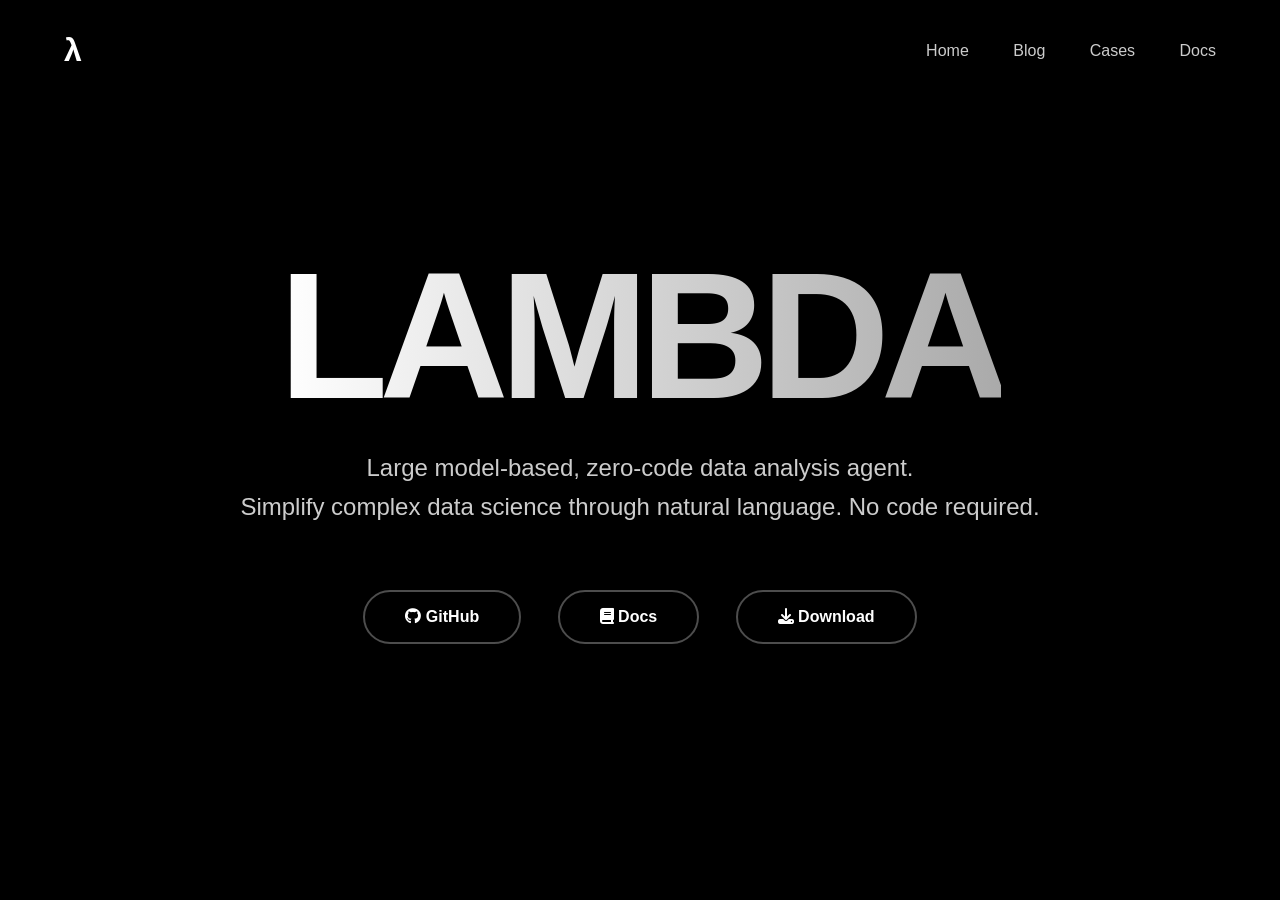
==== index.html @ 40533303 "upload web pages" ====
<!DOCTYPE html>
<html lang="en">
<head>
  <meta charset="UTF-8" />
  <meta name="viewport" content="width=device-width, initial-scale=1.0"/>
  <title>LAMBDA – Zero-Code Data Analysis Agent</title>
  <link rel="stylesheet" href="https://cdnjs.cloudflare.com/ajax/libs/font-awesome/6.5.0/css/all.min.css"/>
  <link rel="icon" href="data:image/svg+xml,<svg xmlns=%22http://www.w3.org/2000/svg%22 viewBox=%220 0 100 100%22><rect width=%22100%22 height=%22100%22 fill=%22%23000000%22 rx=%2250%22/><text x=%2250%22 y=%2270%22 font-size=%2280%22 text-anchor=%22middle%22 fill=%22%23ffffff%22 font-weight=%22bold%22 font-family=%22-apple-system,BlinkMacSystemFont,Segoe UI,Roboto%22>Λ</text></svg>">
  <link rel="apple-touch-icon" href="data:image/svg+xml,<svg xmlns=%22http://www.w3.org/2000/svg%22 viewBox=%220 0 100 100%22><rect width=%22100%22 height=%22100%22 fill=%22%23000000%22 rx=%2250%22/><text x=%2250%22 y=%2270%22 font-size=%2280%22 text-anchor=%22middle%22 fill=%22%23ffffff%22 font-weight=%22bold%22 font-family=%22-apple-system,BlinkMacSystemFont,Segoe UI,Roboto%22>Λ</text></svg>">
  <style>
    :root {
      --bg: #000000;
      --text: #ffffff;
      --accent: #aaaaaa;
    }
    * { margin:0; padding:0; box-sizing:border-box; }
    body {
      font-family: -apple-system, BlinkMacSystemFont, 'Segoe UI', Roboto, Oxygen, Ubuntu, Cantarell, sans-serif;
      background: var(--bg);
      color: var(--text);
      overflow-x: hidden;
    }

    #bg-gif {
      position: fixed;
      top: 0; left: 0;
      width: 100%;
      height: 100%;
      z-index: -1;
      background: url('sources/images/LAMBDA_mix_250710_large.gif') center center / cover no-repeat;
      opacity: 0.4;
      pointer-events: none;
    }

    #bg-gif::after {
      content: '';
      position: absolute;
      inset: 0;
      background: inherit;
      filter: blur(20px);
      transform: scale(1.1);
    }

    header {
      position: fixed;
      top: 0; left: 0; right: 0;
      padding: 2rem 5%;
      display: flex;
      justify-content: space-between;
      align-items: center;
      z-index: 100;
    }
    .logo {
      font-size: 2rem;
      font-weight: 800;
      letter-spacing: -2px;
    }
    nav a {
      color: var(--text);
      text-decoration: none;
      margin-left: 2.5rem;
      font-weight: 500;
      opacity: 0.8;
      transition: opacity .3s;
    }
    nav a:hover { opacity: 1; }

    .hero {
      height: 100vh;
      display: flex;
      flex-direction: column;
      justify-content: center;
      align-items: center;
      text-align: center;
      padding: 0 10%;
      position: relative;
    }
    .hero h1 {
      font-size: 14vw;
      font-weight: 900;
      letter-spacing: -0.05em;
      line-height: 0.9;
      margin-bottom: 2rem;
      background: linear-gradient(90deg, #fff, #aaa);
      -webkit-background-clip: text;
      background-clip: text;
      -webkit-text-fill-color: transparent;
    }
    .hero p {
      max-width: 800px;
      font-size: 1.5rem;
      line-height: 1.6;
      opacity: 0.8;
      margin-bottom: 4rem;
    }

    .buttons a {
      display: inline-block;
      margin: 0 1rem;
      padding: 1rem 2.5rem;
      background: transparent;
      border: 2px solid rgba(255,255,255,0.3);
      color: white;
      text-decoration: none;
      border-radius: 50px;
      font-weight: 600;
      transition: all .4s;
    }
    .buttons a:hover {
      background: rgba(255,255,255,0.1);
      border-color: white;
    }

    /* Floating circular images */
    .floating-img {
      position: absolute;
      border-radius: 50%;
      overflow: hidden;
      box-shadow: 0 0 80px rgba(255,255,255,0.15);
      animation: float 20s infinite linear;
    }
    .floating-img img { width: 100%; height: 100%; object-fit: cover; }
    #img1 { width: 220px; height: 220px; top: 15%; left: 12%; }
    #img2 { width: 180px; height: 180px; top: 20%; right: 15%; }
    #img3 { width: 200px; height: 200px; bottom: 15%; left: 18%; animation-delay: -10s; }

    @keyframes float {
      0% { transform: translate(0, 0) rotate(0deg); }
      100% { transform: translate(30px, -30px) rotate(360deg); }
    }

    @media (max-width: 768px) {
      .hero h1 { font-size: 20vw; }
      nav a { margin-left: 1.2rem; font-size: 0.9rem; }
      .floating-img { display: none; }
    }
  </style>
</head>
<body>

  <div id="bg-gif"></div>

  <header>
    <div class="logo">λ</div>
    <nav>
      <a href="">Home</a>
      <a href="blog.html">Blog</a>
      <a href="cases.html">Cases</a>
      <a href="https://ama-cmfai.github.io/LAMBDA-Docs/#/">Docs</a>
    </nav>
  </header>

  <section class="hero">
<!--    <div class="floating-img" id="img1">-->
<!--      <img src="https://images.unsplash.com/photo-1518770660439-24edd4c5655c?w=800" alt="Data visualization">-->
<!--    </div>-->
<!--    <div class="floating-img" id="img2">-->
<!--      <img src="https://images.unsplash.com/photo-1534664853959-37c347e77588?w=800" alt="AI agent">-->
<!--    </div>-->
<!--    <div class="floating-img" id="img3">-->
<!--      <img src="https://images.unsplash.com/photo-1558655146-9f40138ed1cb?w=800" alt="Analytics">-->
<!--    </div>-->

    <h1>LAMBDA</h1>
    <p>Large model-based, zero-code data analysis agent.<br>
    Simplify complex data science through natural language. No code required.</p>

    <div class="buttons">
      <a href="https://github.com/AMA-CMFAI/LAMBDA" target="_blank">
        <i class="fab fa-github"></i> GitHub
      </a>
      <a href="https://ama-cmfai.github.io/LAMBDA-Docs/#/" target="_blank">
        <i class="fas fa-book"></i> Docs
      </a>
      <a href="https://github.com/AMA-CMFAI/LAMBDA/archive/refs/heads/main.zip" target="_blank" download>
        <i class="fas fa-download"></i> Download
      </a>
    </div>
  </section>

  <!-- You can add placeholder sections later -->
  <!-- <section id="blog">... Your technical blog posts here ...</section> -->
  <!-- <section id="cases">... Case studies / real-world examples ...</section> -->

</body>
</html>
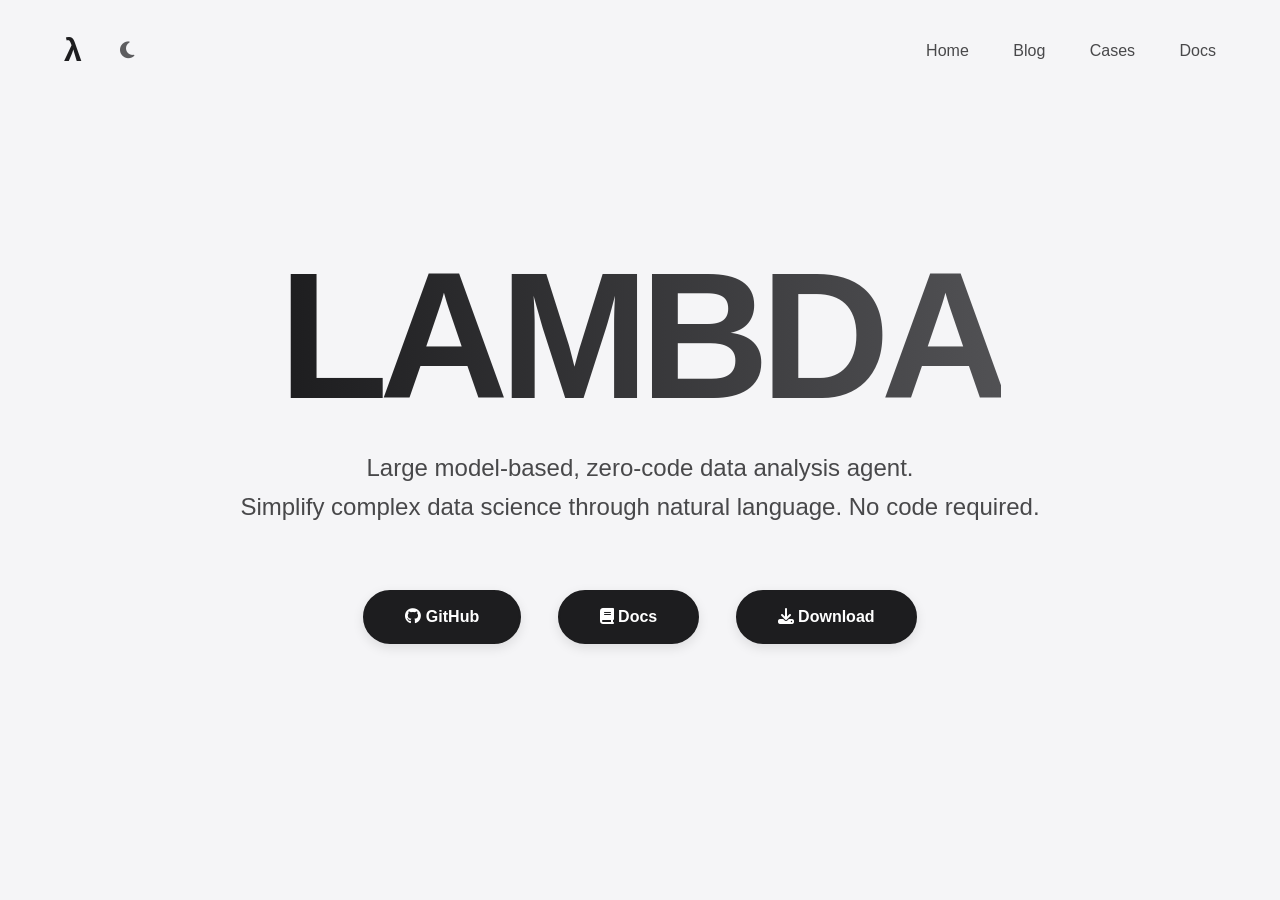
==== commit db96f771: "update white theme and adjust the width of blog and post" ====
--- a/index.html
+++ b/index.html
@@ -1,186 +1,363 @@
 <!DOCTYPE html>
 <html lang="en">
 <head>
-  <meta charset="UTF-8" />
-  <meta name="viewport" content="width=device-width, initial-scale=1.0"/>
-  <title>LAMBDA – Zero-Code Data Analysis Agent</title>
-  <link rel="stylesheet" href="https://cdnjs.cloudflare.com/ajax/libs/font-awesome/6.5.0/css/all.min.css"/>
-  <link rel="icon" href="data:image/svg+xml,<svg xmlns=%22http://www.w3.org/2000/svg%22 viewBox=%220 0 100 100%22><rect width=%22100%22 height=%22100%22 fill=%22%23000000%22 rx=%2250%22/><text x=%2250%22 y=%2270%22 font-size=%2280%22 text-anchor=%22middle%22 fill=%22%23ffffff%22 font-weight=%22bold%22 font-family=%22-apple-system,BlinkMacSystemFont,Segoe UI,Roboto%22>Λ</text></svg>">
-  <link rel="apple-touch-icon" href="data:image/svg+xml,<svg xmlns=%22http://www.w3.org/2000/svg%22 viewBox=%220 0 100 100%22><rect width=%22100%22 height=%22100%22 fill=%22%23000000%22 rx=%2250%22/><text x=%2250%22 y=%2270%22 font-size=%2280%22 text-anchor=%22middle%22 fill=%22%23ffffff%22 font-weight=%22bold%22 font-family=%22-apple-system,BlinkMacSystemFont,Segoe UI,Roboto%22>Λ</text></svg>">
-  <style>
-    :root {
-      --bg: #000000;
-      --text: #ffffff;
-      --accent: #aaaaaa;
-    }
-    * { margin:0; padding:0; box-sizing:border-box; }
-    body {
-      font-family: -apple-system, BlinkMacSystemFont, 'Segoe UI', Roboto, Oxygen, Ubuntu, Cantarell, sans-serif;
-      background: var(--bg);
-      color: var(--text);
-      overflow-x: hidden;
-    }
-
-    #bg-gif {
-      position: fixed;
-      top: 0; left: 0;
-      width: 100%;
-      height: 100%;
-      z-index: -1;
-      background: url('sources/images/LAMBDA_mix_250710_large.gif') center center / cover no-repeat;
-      opacity: 0.4;
-      pointer-events: none;
-    }
-
-    #bg-gif::after {
-      content: '';
-      position: absolute;
-      inset: 0;
-      background: inherit;
-      filter: blur(20px);
-      transform: scale(1.1);
-    }
-
-    header {
-      position: fixed;
-      top: 0; left: 0; right: 0;
-      padding: 2rem 5%;
-      display: flex;
-      justify-content: space-between;
-      align-items: center;
-      z-index: 100;
-    }
-    .logo {
-      font-size: 2rem;
-      font-weight: 800;
-      letter-spacing: -2px;
-    }
-    nav a {
-      color: var(--text);
-      text-decoration: none;
-      margin-left: 2.5rem;
-      font-weight: 500;
-      opacity: 0.8;
-      transition: opacity .3s;
-    }
-    nav a:hover { opacity: 1; }
-
-    .hero {
-      height: 100vh;
-      display: flex;
-      flex-direction: column;
-      justify-content: center;
-      align-items: center;
-      text-align: center;
-      padding: 0 10%;
-      position: relative;
-    }
-    .hero h1 {
-      font-size: 14vw;
-      font-weight: 900;
-      letter-spacing: -0.05em;
-      line-height: 0.9;
-      margin-bottom: 2rem;
-      background: linear-gradient(90deg, #fff, #aaa);
-      -webkit-background-clip: text;
-      background-clip: text;
-      -webkit-text-fill-color: transparent;
-    }
-    .hero p {
-      max-width: 800px;
-      font-size: 1.5rem;
-      line-height: 1.6;
-      opacity: 0.8;
-      margin-bottom: 4rem;
-    }
-
-    .buttons a {
-      display: inline-block;
-      margin: 0 1rem;
-      padding: 1rem 2.5rem;
-      background: transparent;
-      border: 2px solid rgba(255,255,255,0.3);
-      color: white;
-      text-decoration: none;
-      border-radius: 50px;
-      font-weight: 600;
-      transition: all .4s;
-    }
-    .buttons a:hover {
-      background: rgba(255,255,255,0.1);
-      border-color: white;
-    }
-
-    /* Floating circular images */
-    .floating-img {
-      position: absolute;
-      border-radius: 50%;
-      overflow: hidden;
-      box-shadow: 0 0 80px rgba(255,255,255,0.15);
-      animation: float 20s infinite linear;
-    }
-    .floating-img img { width: 100%; height: 100%; object-fit: cover; }
-    #img1 { width: 220px; height: 220px; top: 15%; left: 12%; }
-    #img2 { width: 180px; height: 180px; top: 20%; right: 15%; }
-    #img3 { width: 200px; height: 200px; bottom: 15%; left: 18%; animation-delay: -10s; }
-
-    @keyframes float {
-      0% { transform: translate(0, 0) rotate(0deg); }
-      100% { transform: translate(30px, -30px) rotate(360deg); }
-    }
-
-    @media (max-width: 768px) {
-      .hero h1 { font-size: 20vw; }
-      nav a { margin-left: 1.2rem; font-size: 0.9rem; }
-      .floating-img { display: none; }
-    }
-  </style>
+    <meta charset="UTF-8"/>
+    <meta name="viewport" content="width=device-width, initial-scale=1.0"/>
+    <title>LAMBDA – Zero-Code Data Analysis Agent</title>
+    <link rel="stylesheet" href="https://cdnjs.cloudflare.com/ajax/libs/font-awesome/6.5.0/css/all.min.css"/>
+    <link rel="icon"
+          href="data:image/svg+xml,<svg xmlns=%22http://www.w3.org/2000/svg%22 viewBox=%220 0 100 100%22><rect width=%22100%22 height=%22100%22 fill=%22%23000000%22 rx=%2250%22/><text x=%2250%22 y=%2270%22 font-size=%2280%22 text-anchor=%22middle%22 fill=%22%23ffffff%22 font-weight=%22bold%22 font-family=%22-apple-system,BlinkMacSystemFont,Segoe UI,Roboto%22>Λ</text></svg>">
+    <link rel="apple-touch-icon"
+          href="data:image/svg+xml,<svg xmlns=%22http://www.w3.org/2000/svg%22 viewBox=%220 0 100 100%22><rect width=%22100%22 height=%22100%22 fill=%22%23000000%22 rx=%2250%22/><text x=%2250%22 y=%2270%22 font-size=%2280%22 text-anchor=%22middle%22 fill=%22%23ffffff%22 font-weight=%22bold%22 font-family=%22-apple-system,BlinkMacSystemFont,Segoe UI,Roboto%22>Λ</text></svg>">
+    <style>
+        :root {
+            /* Dark theme (default) */
+            --bg: #000000;
+            --text: #ffffff;
+            --text-secondary: #888888;
+            --accent: #666666;
+            --surface: rgba(30,30,30,0.6);
+            --border: rgba(255,255,255,0.1);
+            --header-bg: rgba(0,0,0,0.65);
+            --shadow: rgba(255,255,255,0.1);
+            --button-bg: #ffffff;
+            --button-text: #000000;
+            --button-hover-bg: transparent;
+            --button-hover-text: #ffffff;
+            --button-hover-border: #ffffff;
+        }
+
+        [data-theme="light"] {
+            /* Light theme */
+            --bg: #f5f5f7;
+            --text: #1d1d1f;
+            --text-secondary: #6e6e73;
+            --accent: #86868b;
+            --surface: rgba(255,255,255,0.8);
+            --border: rgba(0,0,0,0.1);
+            --header-bg: rgba(255,255,255,0.8);
+            --shadow: rgba(0,0,0,0.1);
+            --button-bg: #1d1d1f;
+            --button-text: #ffffff;
+            --button-hover-bg: transparent;
+            --button-hover-text: #1d1d1f;
+            --button-hover-border: #1d1d1f;
+        }
+
+        * {
+            margin: 0;
+            padding: 0;
+            box-sizing: border-box;
+        }
+
+        body {
+            font-family: -apple-system, BlinkMacSystemFont, 'Segoe UI', Roboto, Oxygen, Ubuntu, Cantarell, sans-serif;
+            background: var(--bg);
+            color: var(--text);
+            overflow-x: hidden;
+        }
+
+        #bg-gif {
+            position: fixed;
+            top: 0;
+            left: 0;
+            width: 100%;
+            height: 100%;
+            z-index: -1;
+            background: url('sources/images/LAMBDA_mix_250710_large.gif') center center / cover no-repeat;
+            opacity: 0.4;
+            pointer-events: none;
+        }
+
+        #bg-gif::after {
+            content: '';
+            position: absolute;
+            inset: 0;
+            background: inherit;
+            filter: blur(20px);
+            transform: scale(1.1);
+        }
+
+        header {
+            position: fixed;
+            top: 0;
+            left: 0;
+            right: 0;
+            padding: 2rem 5%;
+            display: flex;
+            justify-content: space-between;
+            align-items: center;
+            z-index: 100;
+            background: transparent;
+        }
+
+        .header-left {
+            display: flex;
+            align-items: center;
+            gap: 2rem;
+        }
+
+        .logo {
+            font-size: 2rem;
+            font-weight: 800;
+            letter-spacing: -2px;
+        }
+
+        .theme-toggle {
+            background: none;
+            border: none;
+            cursor: pointer;
+            color: var(--text);
+            font-size: 1.2rem;
+            padding: 0.5rem;
+            border-radius: 50%;
+            display: flex;
+            align-items: center;
+            justify-content: center;
+            transition: all 0.3s ease;
+            opacity: 0.7;
+        }
+
+        .theme-toggle:hover {
+            opacity: 1;
+            background: var(--surface);
+        }
+
+        .theme-toggle .moon-icon {
+            display: none;
+        }
+
+        [data-theme="light"] .theme-toggle .sun-icon {
+            display: none;
+        }
+
+        [data-theme="light"] .theme-toggle .moon-icon {
+            display: block;
+        }
+
+        nav a {
+            color: var(--text);
+            text-decoration: none;
+            margin-left: 2.5rem;
+            font-weight: 500;
+            opacity: 0.8;
+            transition: opacity .3s;
+        }
+
+        nav a:hover {
+            opacity: 1;
+        }
+
+        .hero {
+            height: 100vh;
+            display: flex;
+            flex-direction: column;
+            justify-content: center;
+            align-items: center;
+            text-align: center;
+            padding: 0 10%;
+            position: relative;
+        }
+
+        .hero h1 {
+            font-size: 14vw;
+            font-weight: 900;
+            letter-spacing: -0.05em;
+            line-height: 0.9;
+            margin-bottom: 2rem;
+            background: linear-gradient(90deg, #fff, #aaa);
+            -webkit-background-clip: text;
+            background-clip: text;
+            -webkit-text-fill-color: transparent;
+        }
+
+        [data-theme="light"] .hero h1 {
+            background: linear-gradient(90deg, #1d1d1f, #515154);
+            -webkit-background-clip: text;
+            background-clip: text;
+        }
+
+        .hero p {
+            max-width: 800px;
+            font-size: 1.5rem;
+            line-height: 1.6;
+            opacity: 0.8;
+            margin-bottom: 4rem;
+            color: var(--text);
+        }
+
+        .buttons a {
+            display: inline-block;
+            margin: 0 1rem;
+            padding: 1rem 2.5rem;
+            background: var(--button-bg);
+            border: 2px solid var(--button-bg);
+            color: var(--button-text);
+            text-decoration: none;
+            border-radius: 50px;
+            font-weight: 600;
+            transition: all .4s ease;
+            box-shadow: 0 4px 12px var(--shadow);
+        }
+
+        .buttons a:hover {
+            background: var(--button-hover-bg);
+            border-color: var(--button-hover-border);
+            color: var(--button-hover-text);
+            box-shadow: 0 8px 24px var(--shadow);
+            transform: translateY(-2px);
+        }
+
+        /* 如果你想让某个按钮更突出（如 Download），可以加 class="primary" */
+        .buttons a.primary {
+            background: var(--button-bg);
+            border-color: var(--button-bg);
+            color: var(--button-text);
+            font-weight: 700;
+        }
+
+        .buttons a.primary:hover {
+            background: var(--button-hover-bg);
+            border-color: var(--button-hover-border);
+            color: var(--button-hover-text);
+        }
+
+        /* Floating circular images */
+        .floating-img {
+            position: absolute;
+            border-radius: 50%;
+            overflow: hidden;
+            box-shadow: 0 0 80px rgba(255, 255, 255, 0.15);
+            animation: float 20s infinite linear;
+        }
+
+        .floating-img img {
+            width: 100%;
+            height: 100%;
+            object-fit: cover;
+        }
+
+        #img1 {
+            width: 220px;
+            height: 220px;
+            top: 15%;
+            left: 12%;
+        }
+
+        #img2 {
+            width: 180px;
+            height: 180px;
+            top: 20%;
+            right: 15%;
+        }
+
+        #img3 {
+            width: 200px;
+            height: 200px;
+            bottom: 15%;
+            left: 18%;
+            animation-delay: -10s;
+        }
+
+        @keyframes float {
+            0% {
+                transform: translate(0, 0) rotate(0deg);
+            }
+            100% {
+                transform: translate(30px, -30px) rotate(360deg);
+            }
+        }
+
+        @media (max-width: 768px) {
+            .hero h1 {
+                font-size: 20vw;
+            }
+
+            nav a {
+                margin-left: 1.2rem;
+                font-size: 0.9rem;
+            }
+
+            .floating-img {
+                display: none;
+            }
+        }
+    </style>
 </head>
 <body>
 
-  <div id="bg-gif"></div>
-
-  <header>
-    <div class="logo">λ</div>
+<div id="bg-gif"></div>
+
+<header>
+    <div class="header-left">
+        <div class="logo">λ</div>
+        <button class="theme-toggle" id="themeToggle" aria-label="Toggle theme">
+            <i class="fas fa-sun sun-icon"></i>
+            <i class="fas fa-moon moon-icon"></i>
+        </button>
+    </div>
     <nav>
-      <a href="">Home</a>
-      <a href="blog.html">Blog</a>
-      <a href="cases.html">Cases</a>
-      <a href="https://ama-cmfai.github.io/LAMBDA-Docs/#/">Docs</a>
+        <a href="">Home</a>
+        <a href="blog.html">Blog</a>
+        <a href="cases.html">Cases</a>
+        <a href="https://ama-cmfai.github.io/LAMBDA-Docs/#/">Docs</a>
     </nav>
-  </header>
-
-  <section class="hero">
-<!--    <div class="floating-img" id="img1">-->
-<!--      <img src="https://images.unsplash.com/photo-1518770660439-24edd4c5655c?w=800" alt="Data visualization">-->
-<!--    </div>-->
-<!--    <div class="floating-img" id="img2">-->
-<!--      <img src="https://images.unsplash.com/photo-1534664853959-37c347e77588?w=800" alt="AI agent">-->
-<!--    </div>-->
-<!--    <div class="floating-img" id="img3">-->
-<!--      <img src="https://images.unsplash.com/photo-1558655146-9f40138ed1cb?w=800" alt="Analytics">-->
-<!--    </div>-->
+</header>
+
+<section class="hero">
+    <!--    <div class="floating-img" id="img1">-->
+    <!--      <img src="https://images.unsplash.com/photo-1518770660439-24edd4c5655c?w=800" alt="Data visualization">-->
+    <!--    </div>-->
+    <!--    <div class="floating-img" id="img2">-->
+    <!--      <img src="https://images.unsplash.com/photo-1534664853959-37c347e77588?w=800" alt="AI agent">-->
+    <!--    </div>-->
+    <!--    <div class="floating-img" id="img3">-->
+    <!--      <img src="https://images.unsplash.com/photo-1558655146-9f40138ed1cb?w=800" alt="Analytics">-->
+    <!--    </div>-->
 
     <h1>LAMBDA</h1>
     <p>Large model-based, zero-code data analysis agent.<br>
-    Simplify complex data science through natural language. No code required.</p>
+        Simplify complex data science through natural language. No code required.</p>
 
     <div class="buttons">
-      <a href="https://github.com/AMA-CMFAI/LAMBDA" target="_blank">
-        <i class="fab fa-github"></i> GitHub
-      </a>
-      <a href="https://ama-cmfai.github.io/LAMBDA-Docs/#/" target="_blank">
-        <i class="fas fa-book"></i> Docs
-      </a>
-      <a href="https://github.com/AMA-CMFAI/LAMBDA/archive/refs/heads/main.zip" target="_blank" download>
-        <i class="fas fa-download"></i> Download
-      </a>
+        <a href="https://github.com/AMA-CMFAI/LAMBDA" target="_blank">
+            <i class="fab fa-github"></i> GitHub
+        </a>
+        <a href="https://ama-cmfai.github.io/LAMBDA-Docs/#/" target="_blank">
+            <i class="fas fa-book"></i> Docs
+        </a>
+        <a href="https://github.com/AMA-CMFAI/LAMBDA/archive/refs/heads/main.zip" target="_blank" download>
+            <i class="fas fa-download"></i> Download
+        </a>
     </div>
-  </section>
-
-  <!-- You can add placeholder sections later -->
-  <!-- <section id="blog">... Your technical blog posts here ...</section> -->
-  <!-- <section id="cases">... Case studies / real-world examples ...</section> -->
+</section>
+
+<!-- You can add placeholder sections later -->
+<!-- <section id="blog">... Your technical blog posts here ...</section> -->
+<!-- <section id="cases">... Case studies / real-world examples ...</section> -->
+
+<script>
+    (function() {
+        const themeToggle = document.getElementById('themeToggle');
+        const savedTheme = localStorage.getItem('theme');
+        const prefersDark = window.matchMedia('(prefers-color-scheme: dark)').matches;
+
+        // Apply saved theme or system preference
+        if (savedTheme) {
+            document.documentElement.setAttribute('data-theme', savedTheme);
+        } else if (!prefersDark) {
+            document.documentElement.setAttribute('data-theme', 'light');
+        }
+
+        themeToggle.addEventListener('click', function() {
+            const currentTheme = document.documentElement.getAttribute('data-theme');
+            const newTheme = currentTheme === 'light' ? 'dark' : 'light';
+
+            document.documentElement.setAttribute('data-theme', newTheme);
+            localStorage.setItem('theme', newTheme);
+        });
+    })();
+</script>
 
 </body>
 </html>
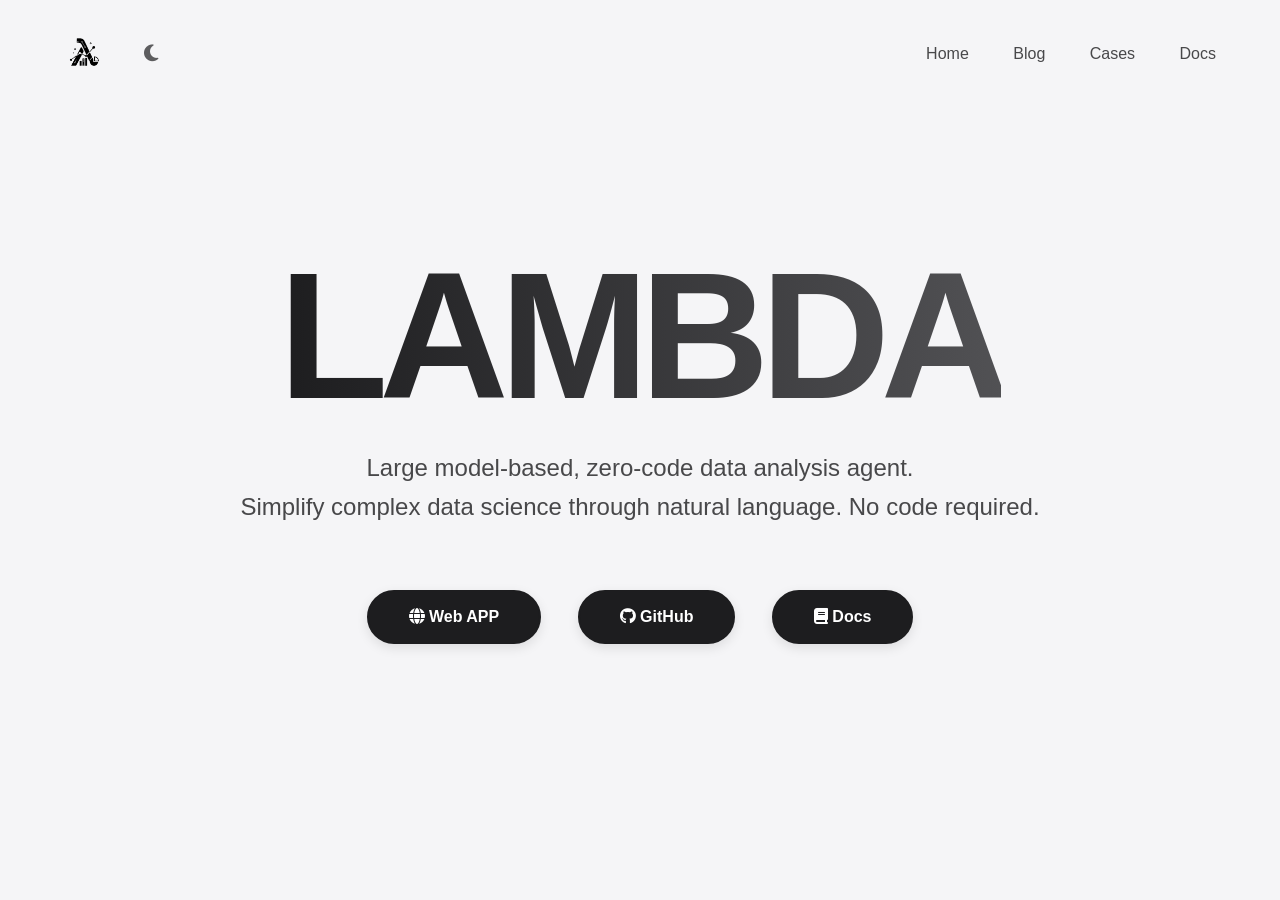
==== commit f621c85c: "Update index.html to use new logo and add Web APP button; add logo.png" ====
--- a/index.html
+++ b/index.html
@@ -3,12 +3,18 @@
 <head>
     <meta charset="UTF-8"/>
     <meta name="viewport" content="width=device-width, initial-scale=1.0"/>
-    <title>LAMBDA – Zero-Code Data Analysis Agent</title>
+    <!--
+      Use the new logo provided by the user for the favicon and Apple touch icon.  The
+      `logo.png` file resides in the `assets` directory relative to this HTML
+      document.  Browsers will automatically down‑scale the image for use as
+      the small tab icon.
+    -->
+    <title>LAMBDA – Zero‑Code Data Analysis Agent</title>
+    <!-- Replace the inline SVG favicon with the user‑supplied logo -->
+    <!-- Use root logo.png instead of assets folder for GitHub upload convenience -->
+    <link rel="icon" type="image/png" href="logo.png">
+    <link rel="apple-touch-icon" type="image/png" href="logo.png">
     <link rel="stylesheet" href="https://cdnjs.cloudflare.com/ajax/libs/font-awesome/6.5.0/css/all.min.css"/>
-    <link rel="icon"
-          href="data:image/svg+xml,<svg xmlns=%22http://www.w3.org/2000/svg%22 viewBox=%220 0 100 100%22><rect width=%22100%22 height=%22100%22 fill=%22%23000000%22 rx=%2250%22/><text x=%2250%22 y=%2270%22 font-size=%2280%22 text-anchor=%22middle%22 fill=%22%23ffffff%22 font-weight=%22bold%22 font-family=%22-apple-system,BlinkMacSystemFont,Segoe UI,Roboto%22>Λ</text></svg>">
-    <link rel="apple-touch-icon"
-          href="data:image/svg+xml,<svg xmlns=%22http://www.w3.org/2000/svg%22 viewBox=%220 0 100 100%22><rect width=%22100%22 height=%22100%22 fill=%22%23000000%22 rx=%2250%22/><text x=%2250%22 y=%2270%22 font-size=%2280%22 text-anchor=%22middle%22 fill=%22%23ffffff%22 font-weight=%22bold%22 font-family=%22-apple-system,BlinkMacSystemFont,Segoe UI,Roboto%22>Λ</text></svg>">
     <style>
         :root {
             /* Dark theme (default) */
@@ -97,10 +103,11 @@
             gap: 2rem;
         }
 
-        .logo {
-            font-size: 2rem;
-            font-weight: 800;
-            letter-spacing: -2px;
+        /* The logo is now an image.  Set a consistent height and allow the width to adjust
+           automatically to preserve aspect ratio. */
+        .logo img {
+            height: 2.5rem;
+            width: auto;
         }
 
         .theme-toggle {
@@ -208,7 +215,7 @@
             transform: translateY(-2px);
         }
 
-        /* 如果你想让某个按钮更突出（如 Download），可以加 class="primary" */
+        /* If you want one button to stand out (like Download) you can use the primary class */
         .buttons a.primary {
             background: var(--button-bg);
             border-color: var(--button-bg);
@@ -290,7 +297,9 @@
 
 <header>
     <div class="header-left">
-        <div class="logo">λ</div>
+        <!-- Use the new logo image instead of a lambda character -->
+        <!-- Update path for the embedded logo image; file will live in the repo root as logo.png -->
+        <div class="logo"><img src="logo.png" alt="LAMBDA logo"></div>
         <button class="theme-toggle" id="themeToggle" aria-label="Toggle theme">
             <i class="fas fa-sun sun-icon"></i>
             <i class="fas fa-moon moon-icon"></i>
@@ -305,36 +314,30 @@
 </header>
 
 <section class="hero">
-    <!--    <div class="floating-img" id="img1">-->
-    <!--      <img src="https://images.unsplash.com/photo-1518770660439-24edd4c5655c?w=800" alt="Data visualization">-->
-    <!--    </div>-->
-    <!--    <div class="floating-img" id="img2">-->
-    <!--      <img src="https://images.unsplash.com/photo-1534664853959-37c347e77588?w=800" alt="AI agent">-->
-    <!--    </div>-->
-    <!--    <div class="floating-img" id="img3">-->
-    <!--      <img src="https://images.unsplash.com/photo-1558655146-9f40138ed1cb?w=800" alt="Analytics">-->
-    <!--    </div>-->
-
+    <!--  Removed floating images for brevity.  Uncomment and adjust as needed. -->
     <h1>LAMBDA</h1>
-    <p>Large model-based, zero-code data analysis agent.<br>
+    <p>Large model‑based, zero‑code data analysis agent.<br>
         Simplify complex data science through natural language. No code required.</p>
 
     <div class="buttons">
+        <!-- Add a "Web&nbsp;APP" button as the first button.  Use the globe icon to represent a web application. -->
+        <!-- Update the Web APP link to point at the official lambda.com.ai site -->
+        <a href="https://lambda.com.ai/" target="_blank">
+            <i class="fas fa-globe"></i> Web APP
+        </a>
         <a href="https://github.com/AMA-CMFAI/LAMBDA" target="_blank">
             <i class="fab fa-github"></i> GitHub
         </a>
         <a href="https://ama-cmfai.github.io/LAMBDA-Docs/#/" target="_blank">
             <i class="fas fa-book"></i> Docs
         </a>
-        <a href="https://github.com/AMA-CMFAI/LAMBDA/archive/refs/heads/main.zip" target="_blank" download>
-            <i class="fas fa-download"></i> Download
-        </a>
+        <!-- Removed the Download button as requested -->
     </div>
 </section>
 
 <!-- You can add placeholder sections later -->
 <!-- <section id="blog">... Your technical blog posts here ...</section> -->
-<!-- <section id="cases">... Case studies / real-world examples ...</section> -->
+<!-- <section id="cases">... Case studies / real‑world examples ...</section> -->
 
 <script>
     (function() {
@@ -352,7 +355,6 @@
         themeToggle.addEventListener('click', function() {
             const currentTheme = document.documentElement.getAttribute('data-theme');
             const newTheme = currentTheme === 'light' ? 'dark' : 'light';
-
             document.documentElement.setAttribute('data-theme', newTheme);
             localStorage.setItem('theme', newTheme);
         });
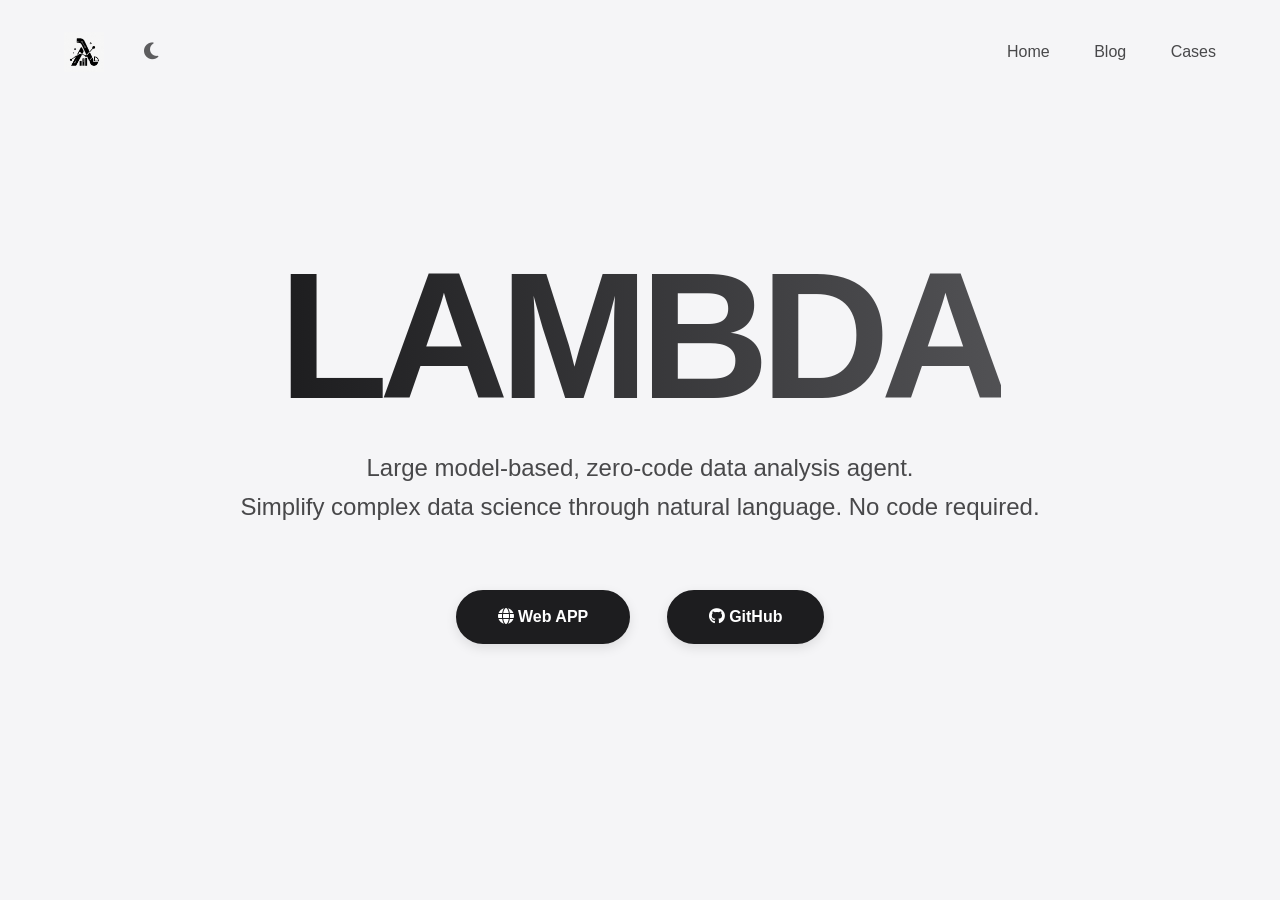
==== commit 784d321f: "update pages" ====
--- a/index.html
+++ b/index.html
@@ -3,17 +3,9 @@
 <head>
     <meta charset="UTF-8"/>
     <meta name="viewport" content="width=device-width, initial-scale=1.0"/>
-    <!--
-      Use the new logo provided by the user for the favicon and Apple touch icon.  The
-      `logo.png` file resides in the `assets` directory relative to this HTML
-      document.  Browsers will automatically down‑scale the image for use as
-      the small tab icon.
-    -->
     <title>LAMBDA – Zero‑Code Data Analysis Agent</title>
-    <!-- Replace the inline SVG favicon with the user‑supplied logo -->
-    <!-- Use root logo.png instead of assets folder for GitHub upload convenience -->
-    <link rel="icon" type="image/png" href="logo.png">
-    <link rel="apple-touch-icon" type="image/png" href="logo.png">
+    <link rel="icon" type="image/png" href="sources/images/logo.png">
+    <link rel="apple-touch-icon" type="image/png" href="sources/images/logo.png">
     <link rel="stylesheet" href="https://cdnjs.cloudflare.com/ajax/libs/font-awesome/6.5.0/css/all.min.css"/>
     <style>
         :root {
@@ -103,11 +95,10 @@
             gap: 2rem;
         }
 
-        /* The logo is now an image.  Set a consistent height and allow the width to adjust
-           automatically to preserve aspect ratio. */
         .logo img {
             height: 2.5rem;
             width: auto;
+            display: block;
         }
 
         .theme-toggle {
@@ -297,9 +288,7 @@
 
 <header>
     <div class="header-left">
-        <!-- Use the new logo image instead of a lambda character -->
-        <!-- Update path for the embedded logo image; file will live in the repo root as logo.png -->
-        <div class="logo"><img src="logo.png" alt="LAMBDA logo"></div>
+        <div class="logo"><img src="sources/images/logo.png" alt="LAMBDA logo"></div>
         <button class="theme-toggle" id="themeToggle" aria-label="Toggle theme">
             <i class="fas fa-sun sun-icon"></i>
             <i class="fas fa-moon moon-icon"></i>
@@ -308,8 +297,7 @@
     <nav>
         <a href="">Home</a>
         <a href="blog.html">Blog</a>
-        <a href="cases.html">Cases</a>
-        <a href="https://ama-cmfai.github.io/LAMBDA-Docs/#/">Docs</a>
+        <a href="https://lambda.com.ai/cases">Cases</a>
     </nav>
 </header>
 
@@ -328,9 +316,6 @@
         <a href="https://github.com/AMA-CMFAI/LAMBDA" target="_blank">
             <i class="fab fa-github"></i> GitHub
         </a>
-        <a href="https://ama-cmfai.github.io/LAMBDA-Docs/#/" target="_blank">
-            <i class="fas fa-book"></i> Docs
-        </a>
         <!-- Removed the Download button as requested -->
     </div>
 </section>
@@ -362,4 +347,4 @@
 </script>
 
 </body>
-</html>+</html>
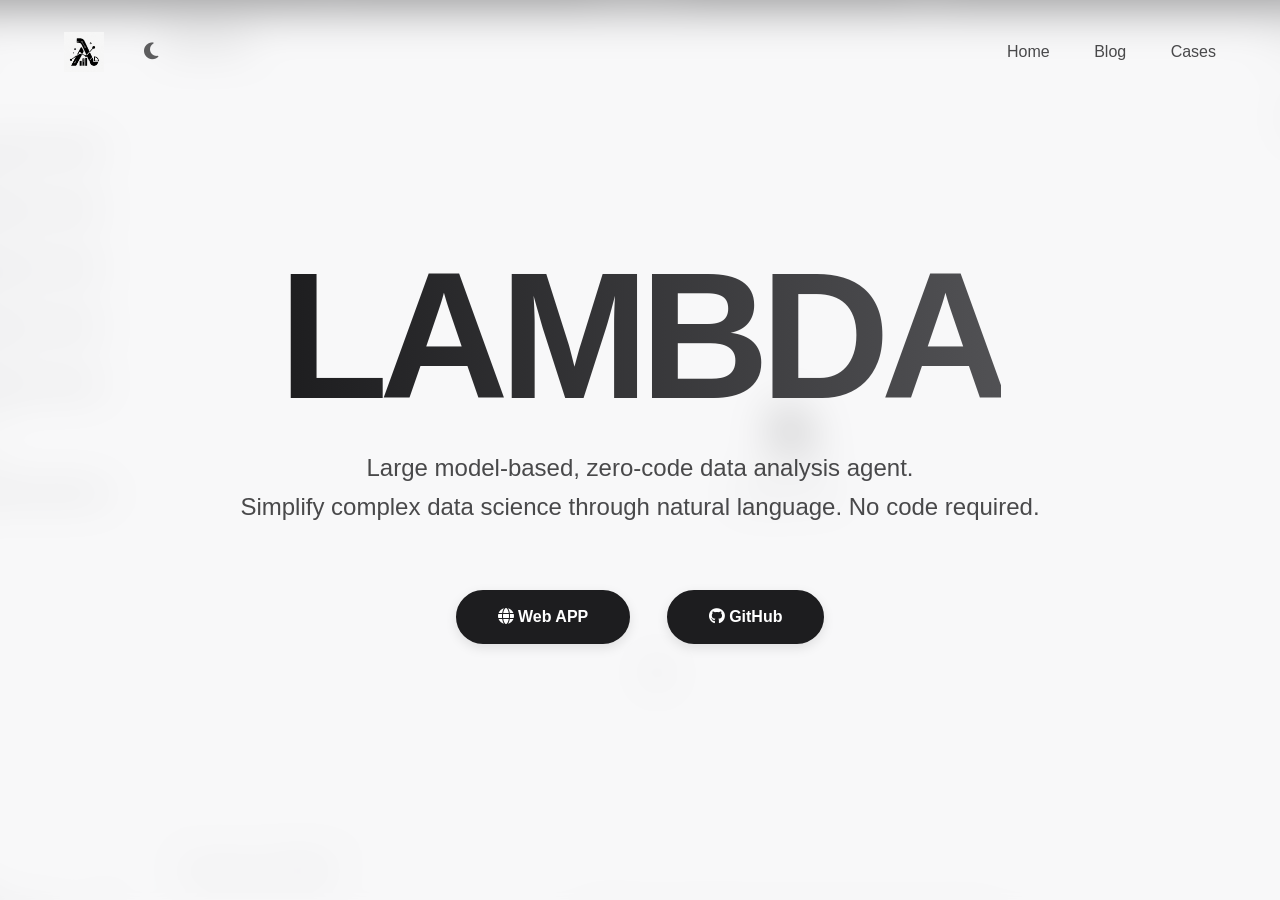
==== commit 7de42bdb: "update background gif" ====
--- a/index.html
+++ b/index.html
@@ -62,7 +62,7 @@
             width: 100%;
             height: 100%;
             z-index: -1;
-            background: url('sources/images/LAMBDA_mix_250710_large.gif') center center / cover no-repeat;
+            background: url('sources/images/lambda_gif-ezgif.com-optimize.gif') center center / cover no-repeat;
             opacity: 0.4;
             pointer-events: none;
         }
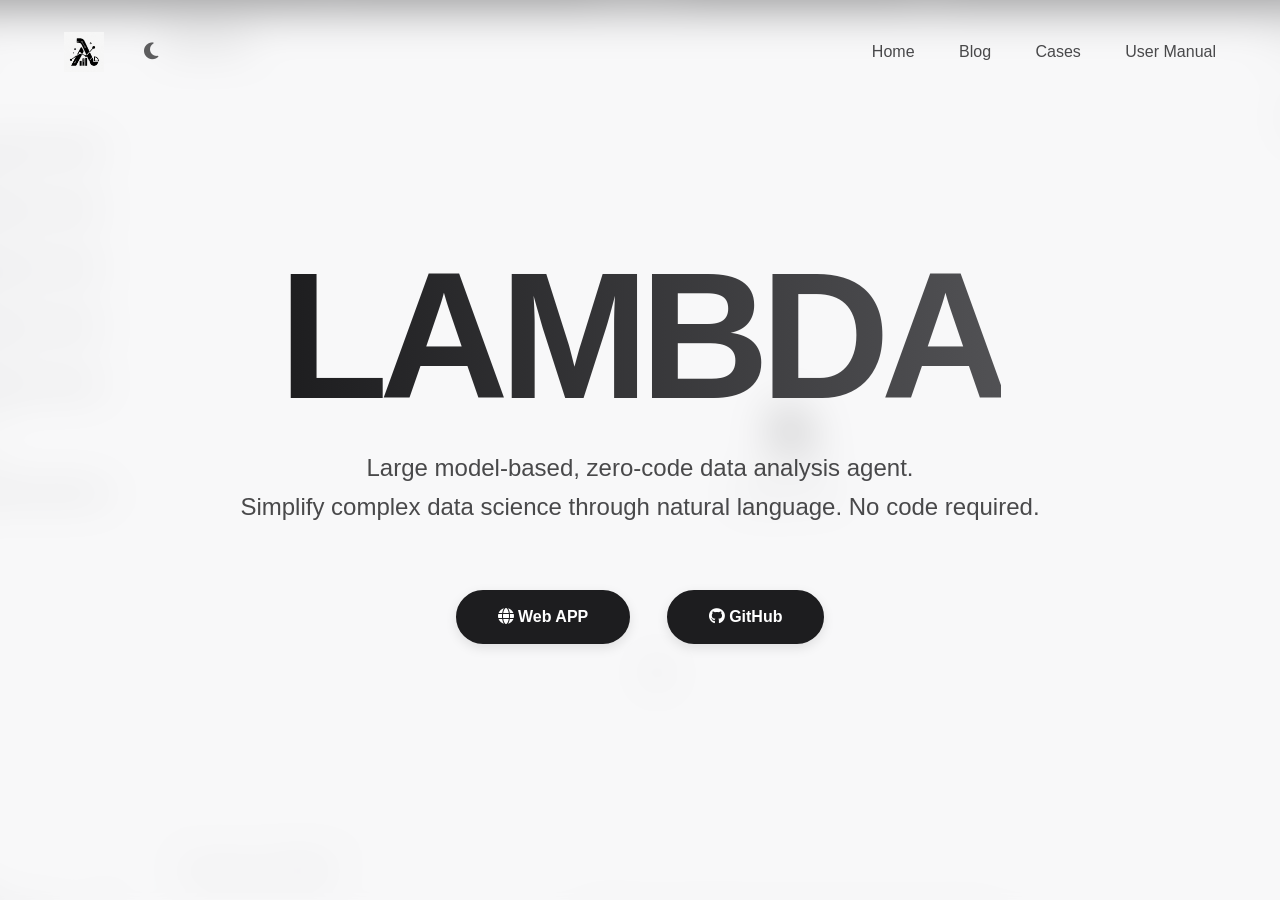
==== commit c5c36de0: "update user manual" ====
--- a/index.html
+++ b/index.html
@@ -298,6 +298,7 @@
         <a href="">Home</a>
         <a href="blog.html">Blog</a>
         <a href="https://lambda.com.ai/cases">Cases</a>
+        <a href="manual/index.html">User Manual</a>
     </nav>
 </header>
 
